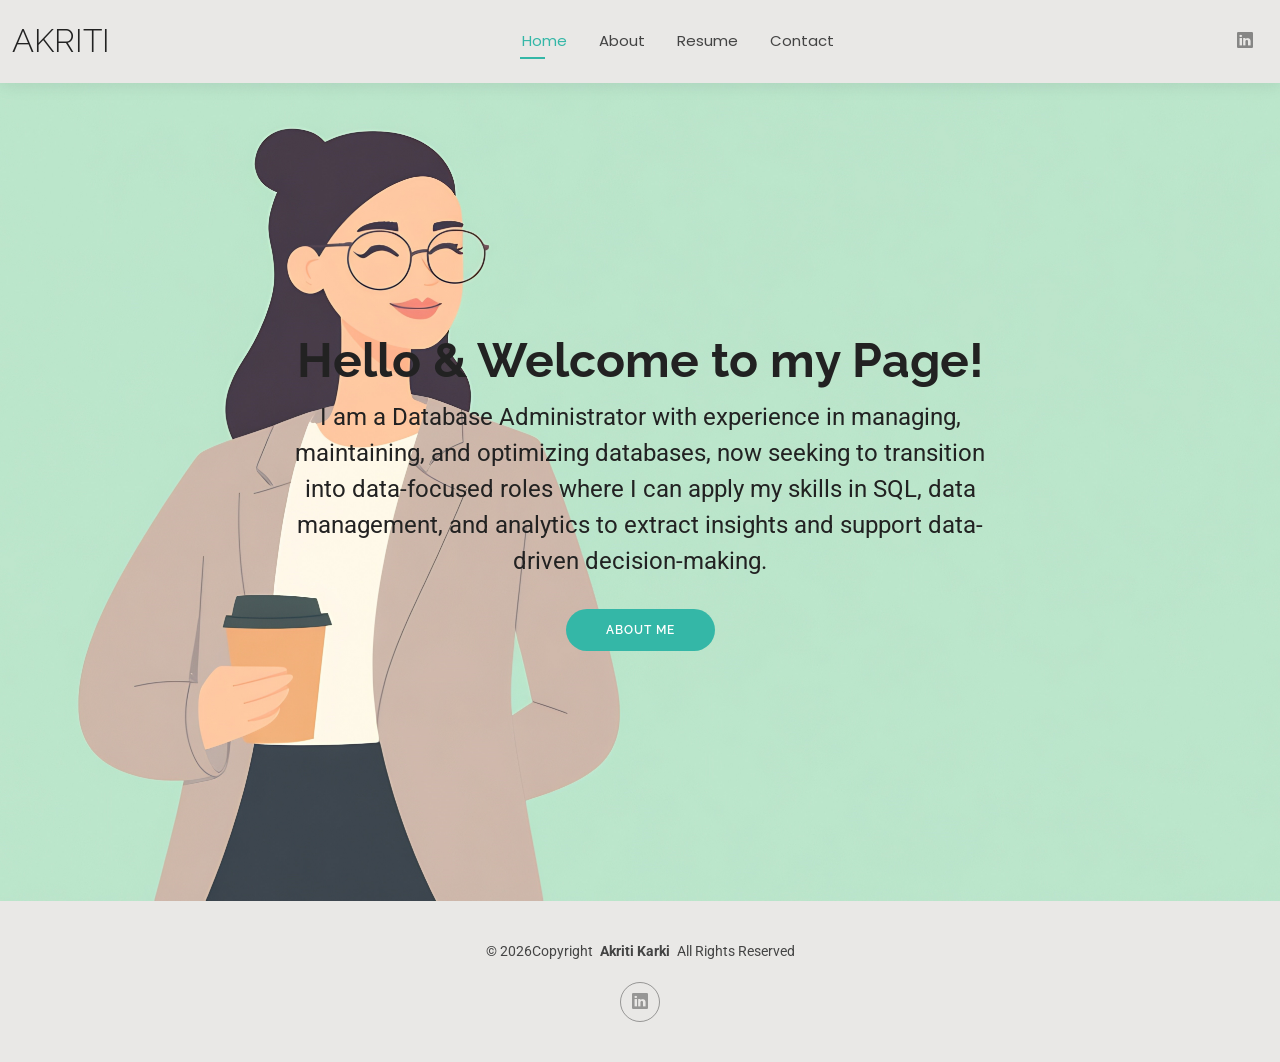
==== index.html @ 2a970a64 "fix more links" ====
<!DOCTYPE html>
<html lang="en">

<head>
  <meta charset="utf-8">
  <meta content="width=device-width, initial-scale=1.0" name="viewport">
  <title>Akriti Karki</title>
  <meta name="description" content="">
  <meta name="keywords" content="">

  <!-- Favicons -->
  <link href="assets/img/favicon.png" rel="icon">
  <link href="assets/img/apple-touch-icon.png" rel="apple-touch-icon">

  <!-- Fonts -->
  <link href="https://fonts.googleapis.com" rel="preconnect">
  <link href="https://fonts.gstatic.com" rel="preconnect" crossorigin>
  <link href="https://fonts.googleapis.com/css2?family=Roboto:ital,wght@0,100;0,300;0,400;0,500;0,700;0,900;1,100;1,300;1,400;1,500;1,700;1,900&family=Poppins:ital,wght@0,100;0,200;0,300;0,400;0,500;0,600;0,700;0,800;0,900;1,100;1,200;1,300;1,400;1,500;1,600;1,700;1,800;1,900&family=Raleway:ital,wght@0,100;0,200;0,300;0,400;0,500;0,600;0,700;0,800;0,900;1,100;1,200;1,300;1,400;1,500;1,600;1,700;1,800;1,900&display=swap" rel="stylesheet">

  <!-- Vendor CSS Files -->
  <link href="assets/vendor/bootstrap/css/bootstrap.min.css" rel="stylesheet">
  <link href="assets/vendor/bootstrap-icons/bootstrap-icons.css" rel="stylesheet">
  <link href="assets/vendor/aos/aos.css" rel="stylesheet">
  <link href="assets/vendor/swiper/swiper-bundle.min.css" rel="stylesheet">
  <link href="assets/vendor/glightbox/css/glightbox.min.css" rel="stylesheet">

  <!-- Main CSS File -->
  <link href="assets/css/main.css" rel="stylesheet">

  <!-- =======================================================
  * Template Name: Kelly
  * Template URL: https://bootstrapmade.com/kelly-free-bootstrap-cv-resume-html-template/
  * Updated: Aug 07 2024 with Bootstrap v5.3.3
  * Author: BootstrapMade.com
  * License: https://bootstrapmade.com/license/
  ======================================================== -->
</head>

<body class="index-page">

  <header id="header" class="header d-flex align-items-center light-background sticky-top">
    <div class="container-fluid position-relative d-flex align-items-center justify-content-between">

      <a href="index.html" class="logo d-flex align-items-center me-auto me-xl-0">
        <!-- Uncomment the line below if you also wish to use an image logo -->
        <!-- <img src="assets/img/logo.png" alt=""> -->
        <h1 class="sitename">Akriti</h1>
      </a>

      <nav id="navmenu" class="navmenu">
        <ul>
          <li><a href="index.html" class="active">Home</a></li>
          <li><a href="about.html">About</a></li>
          <li><a href="resume.html">Resume</a></li>

          </li>
          <li><a href="contact.html">Contact</a></li>
        </ul>
        <i class="mobile-nav-toggle d-xl-none bi bi-list"></i>
      </nav>

      <div class="header-social-links">  
        <a href="https://www.linkedin.com/in/aakaritee" class="linkedin"><i class="bi bi-linkedin"></i></a>
      </div>

    </div>
  </header>

  <main class="main">

    <!-- Hero Section -->
    <section id="hero" class="hero section">

      <img src="assets/img/hero-bg.jpg" alt="" data-aos="fade-in">

      <div class="container text-center" data-aos="zoom-out" data-aos-delay="100">
        <div class="row justify-content-center">
          <div class="col-lg-8">
            <h2>Hello & Welcome to my Page!</h2>
              <p>I am a Database Administrator with experience in managing, maintaining, and optimizing databases, now seeking to transition into data-focused roles where I can apply my skills in SQL, data management, and analytics to extract insights and support data-driven decision-making. </p>
            <a href="about.html" class="btn-get-started">About Me</a>
          </div>
        </div>
      </div>

    </section><!-- /Hero Section -->

  </main>

  <footer id="footer" class="footer light-background">

    <div class="container">
      <div class="copyright text-center ">
        <p>© 2026<span>Copyright</span> <strong class="px-1 sitename"> Akriti Karki</strong> <span>All Rights Reserved<br></span></p>
      </div>
      <div class="social-links d-flex justify-content-center">
       
        <a href="https://www.linkedin.com/in/aakaritee"><i class="bi bi-linkedin"></i></a>
        
      </div>
        <!-- All the links in the footer should remain intact. -->
        <!-- You can delete the links only if you've purchased the pro version. -->
        <!-- Licensing information: https://bootstrapmade.com/license/ -->
        <!-- Purchase the pro version with working PHP/AJAX contact form: [buy-url] -->
        
    </div>

  </footer>

  <!-- Scroll Top -->
  <a href="https://www.linkedin.com/in/aakaritee" id="scroll-top" class="scroll-top d-flex align-items-center justify-content-center"><i class="bi bi-arrow-up-short"></i></a>

  <!-- Preloader -->
  <div id="preloader"></div>

  <!-- Vendor JS Files -->
  <script src="assets/vendor/bootstrap/js/bootstrap.bundle.min.js"></script>
  <script src="assets/vendor/php-email-form/validate.js"></script>
  <script src="assets/vendor/aos/aos.js"></script>
  <script src="assets/vendor/waypoints/noframework.waypoints.js"></script>
  <script src="assets/vendor/purecounter/purecounter_vanilla.js"></script>
  <script src="assets/vendor/swiper/swiper-bundle.min.js"></script>
  <script src="assets/vendor/glightbox/js/glightbox.min.js"></script>
  <script src="assets/vendor/imagesloaded/imagesloaded.pkgd.min.js"></script>
  <script src="assets/vendor/isotope-layout/isotope.pkgd.min.js"></script>

  <!-- Main JS File -->
  <script src="assets/js/main.js"></script>

</body>

</html>
---- assets/css/main.css ----
/**
* Template Name: Kelly
* Template URL: https://bootstrapmade.com/kelly-free-bootstrap-cv-resume-html-template/
* Updated: Aug 07 2024 with Bootstrap v5.3.3
* Author: BootstrapMade.com
* License: https://bootstrapmade.com/license/
*/

/*--------------------------------------------------------------
# Font & Color Variables
# Help: https://bootstrapmade.com/color-system/
--------------------------------------------------------------*/
/* Fonts */
:root {
  --default-font: "Roboto",  system-ui, -apple-system, "Segoe UI", Roboto, "Helvetica Neue", Arial, "Noto Sans", "Liberation Sans", sans-serif, "Apple Color Emoji", "Segoe UI Emoji", "Segoe UI Symbol", "Noto Color Emoji";
  --heading-font: "Raleway",  sans-serif;
  --nav-font: "Poppins",  sans-serif;
}

/* Global Colors - The following color variables are used throughout the website. Updating them here will change the color scheme of the entire website */
:root { 
  --background-color: #ffffff; /* Background color for the entire website, including individual sections */
  --default-color: #444444; /* Default color used for the majority of the text content across the entire website */
  --heading-color: #222222; /* Color for headings, subheadings and title throughout the website */
  --accent-color: #34b7a7; /* Accent color that represents your brand on the website. It's used for buttons, links, and other elements that need to stand out */
  --surface-color: #ffffff; /* The surface color is used as a background of boxed elements within sections, such as cards, icon boxes, or other elements that require a visual separation from the global background. */
  --contrast-color: #ffffff; /* Contrast color for text, ensuring readability against backgrounds of accent, heading, or default colors. */
}

/* Nav Menu Colors - The following color variables are used specifically for the navigation menu. They are separate from the global colors to allow for more customization options */
:root {
  --nav-color: #444444;  /* The default color of the main navmenu links */
  --nav-hover-color: #34b7a7; /* Applied to main navmenu links when they are hovered over or active */
  --nav-mobile-background-color: #ffffff; /* Used as the background color for mobile navigation menu */
  --nav-dropdown-background-color: #ffffff; /* Used as the background color for dropdown items that appear when hovering over primary navigation items */
  --nav-dropdown-color: #444444; /* Used for navigation links of the dropdown items in the navigation menu. */
  --nav-dropdown-hover-color: #34b7a7; /* Similar to --nav-hover-color, this color is applied to dropdown navigation links when they are hovered over. */
}

/* Color Presets - These classes override global colors when applied to any section or element, providing reuse of the sam color scheme. */

.light-background {
  --background-color: #e9e8e6;
  --surface-color: #ffffff;
}

.dark-background {
  --background-color: #060606;
  --default-color: #ffffff;
  --heading-color: #ffffff;
  --surface-color: #252525;
  --contrast-color: #ffffff;
}

/* Smooth scroll */
:root {
  scroll-behavior: smooth;
}

/*--------------------------------------------------------------
# General Styling & Shared Classes
--------------------------------------------------------------*/
body {
  color: var(--default-color);
  background-color: var(--background-color);
  font-family: var(--default-font);
}

a {
  color: var(--accent-color);
  text-decoration: none;
  transition: 0.3s;
}

a:hover {
  color: color-mix(in srgb, var(--accent-color), transparent 25%);
  text-decoration: none;
}

h1,
h2,
h3,
h4,
h5,
h6 {
  color: var(--heading-color);
  font-family: var(--heading-font);
}

/* PHP Email Form Messages
------------------------------*/
.php-email-form .error-message {
  display: none;
  background: #df1529;
  color: #ffffff;
  text-align: left;
  padding: 15px;
  margin-bottom: 24px;
  font-weight: 600;
}

.php-email-form .sent-message {
  display: none;
  color: #ffffff;
  background: #059652;
  text-align: center;
  padding: 15px;
  margin-bottom: 24px;
  font-weight: 600;
}

.php-email-form .loading {
  display: none;
  background: var(--surface-color);
  text-align: center;
  padding: 15px;
  margin-bottom: 24px;
}

.php-email-form .loading:before {
  content: "";
  display: inline-block;
  border-radius: 50%;
  width: 24px;
  height: 24px;
  margin: 0 10px -6px 0;
  border: 3px solid var(--accent-color);
  border-top-color: var(--surface-color);
  animation: php-email-form-loading 1s linear infinite;
}

@keyframes php-email-form-loading {
  0% {
    transform: rotate(0deg);
  }

  100% {
    transform: rotate(360deg);
  }
}

/*--------------------------------------------------------------
# Global Header
--------------------------------------------------------------*/
.header {
  color: var(--default-color);
  background-color: var(--background-color);
  padding: 15px 0;
  transition: all 0.5s;
  z-index: 997;
  box-shadow: 0px 0 18px rgba(0, 0, 0, 0.1);
}

.header .logo {
  line-height: 1;
}

.header .logo img {
  max-height: 36px;
  margin-right: 8px;
}

.header .logo h1 {
  font-size: 32px;
  margin: 0;
  font-weight: 300;
  text-transform: uppercase;
  color: var(--heading-color);
}

.header .header-social-links {
  padding-right: 15px;
}

.header .header-social-links a {
  color: color-mix(in srgb, var(--default-color), transparent 40%);
  padding-left: 6px;
  display: inline-block;
  transition: 0.3s;
  font-size: 16px;
}

.header .header-social-links a:hover {
  color: var(--accent-color);
}

.header .header-social-links a i {
  line-height: 0px;
}

@media (max-width: 1200px) {
  .header .logo {
    order: 1;
  }

  .header .header-social-links {
    order: 2;
  }

  .header .navmenu {
    order: 3;
  }
}

/*--------------------------------------------------------------
# Navigation Menu
--------------------------------------------------------------*/
/* Desktop Navigation */
@media (min-width: 1200px) {
  .navmenu {
    padding: 0;
  }

  .navmenu ul {
    margin: 0;
    padding: 0;
    display: flex;
    list-style: none;
    align-items: center;
  }

  .navmenu li {
    position: relative;
  }

  .navmenu>ul>li {
    white-space: nowrap;
    padding: 15px 14px;
  }

  .navmenu>ul>li:last-child {
    padding-right: 0;
  }

  .navmenu a,
  .navmenu a:focus {
    color: var(--nav-color);
    font-size: 15px;
    padding: 0 2px;
    font-family: var(--nav-font);
    font-weight: 400;
    display: flex;
    align-items: center;
    justify-content: space-between;
    white-space: nowrap;
    transition: 0.3s;
    position: relative;
  }

  .navmenu a i,
  .navmenu a:focus i {
    font-size: 12px;
    line-height: 0;
    margin-left: 5px;
    transition: 0.3s;
  }

  .navmenu>ul>li>a:before {
    content: "";
    position: absolute;
    height: 2px;
    bottom: -6px;
    left: 0;
    background-color: var(--nav-hover-color);
    visibility: hidden;
    width: 0px;
    transition: all 0.3s ease-in-out 0s;
  }

  .navmenu a:hover:before,
  .navmenu li:hover>a:before,
  .navmenu .active:before {
    visibility: visible;
    width: 25px;
  }

  .navmenu li:hover>a,
  .navmenu .active,
  .navmenu .active:focus {
    color: var(--nav-hover-color);
  }

  .navmenu .dropdown ul {
    margin: 0;
    padding: 10px 0;
    background: var(--nav-dropdown-background-color);
    display: block;
    position: absolute;
    visibility: hidden;
    left: 14px;
    top: 130%;
    opacity: 0;
    transition: 0.3s;
    border-radius: 4px;
    z-index: 99;
    box-shadow: 0px 0px 30px rgba(0, 0, 0, 0.1);
  }

  .navmenu .dropdown ul li {
    min-width: 200px;
  }

  .navmenu .dropdown ul a {
    padding: 10px 20px;
    font-size: 15px;
    text-transform: none;
    color: var(--nav-dropdown-color);
  }

  .navmenu .dropdown ul a i {
    font-size: 12px;
  }

  .navmenu .dropdown ul a:hover,
  .navmenu .dropdown ul .active:hover,
  .navmenu .dropdown ul li:hover>a {
    color: var(--nav-dropdown-hover-color);
  }

  .navmenu .dropdown:hover>ul {
    opacity: 1;
    top: 100%;
    visibility: visible;
  }

  .navmenu .dropdown .dropdown ul {
    top: 0;
    left: -90%;
    visibility: hidden;
  }

  .navmenu .dropdown .dropdown:hover>ul {
    opacity: 1;
    top: 0;
    left: -100%;
    visibility: visible;
  }
}

/* Mobile Navigation */
@media (max-width: 1199px) {
  .mobile-nav-toggle {
    color: var(--nav-color);
    font-size: 28px;
    line-height: 0;
    margin-right: 10px;
    cursor: pointer;
    transition: color 0.3s;
  }

  .navmenu {
    padding: 0;
    z-index: 9997;
  }

  .navmenu ul {
    display: none;
    list-style: none;
    position: absolute;
    inset: 60px 20px 20px 20px;
    padding: 10px 0;
    margin: 0;
    border-radius: 6px;
    background-color: var(--nav-mobile-background-color);
    border: 1px solid color-mix(in srgb, var(--default-color), transparent 90%);
    box-shadow: none;
    overflow-y: auto;
    transition: 0.3s;
    z-index: 9998;
  }

  .navmenu a,
  .navmenu a:focus {
    color: var(--nav-dropdown-color);
    padding: 10px 20px;
    font-family: var(--nav-font);
    font-size: 17px;
    font-weight: 500;
    display: flex;
    align-items: center;
    justify-content: space-between;
    white-space: nowrap;
    transition: 0.3s;
  }

  .navmenu a i,
  .navmenu a:focus i {
    font-size: 12px;
    line-height: 0;
    margin-left: 5px;
    width: 30px;
    height: 30px;
    display: flex;
    align-items: center;
    justify-content: center;
    border-radius: 50%;
    transition: 0.3s;
    background-color: color-mix(in srgb, var(--accent-color), transparent 90%);
  }

  .navmenu a i:hover,
  .navmenu a:focus i:hover {
    background-color: var(--accent-color);
    color: var(--contrast-color);
  }

  .navmenu a:hover,
  .navmenu .active,
  .navmenu .active:focus {
    color: var(--nav-dropdown-hover-color);
  }

  .navmenu .active i,
  .navmenu .active:focus i {
    background-color: var(--accent-color);
    color: var(--contrast-color);
    transform: rotate(180deg);
  }

  .navmenu .dropdown ul {
    position: static;
    display: none;
    z-index: 99;
    padding: 10px 0;
    margin: 10px 20px;
    background-color: var(--nav-dropdown-background-color);
    transition: all 0.5s ease-in-out;
  }

  .navmenu .dropdown ul ul {
    background-color: rgba(33, 37, 41, 0.1);
  }

  .navmenu .dropdown>.dropdown-active {
    display: block;
    background-color: rgba(33, 37, 41, 0.03);
  }

  .mobile-nav-active {
    overflow: hidden;
  }

  .mobile-nav-active .mobile-nav-toggle {
    color: #fff;
    position: absolute;
    font-size: 32px;
    top: 15px;
    right: 15px;
    margin-right: 0;
    z-index: 9999;
  }

  .mobile-nav-active .navmenu {
    position: fixed;
    overflow: hidden;
    inset: 0;
    background: rgba(33, 37, 41, 0.8);
    transition: 0.3s;
  }

  .mobile-nav-active .navmenu>ul {
    display: block;
  }
}

/*--------------------------------------------------------------
# Global Footer
--------------------------------------------------------------*/
.footer {
  color: var(--default-color);
  background-color: var(--background-color);
  font-size: 14px;
  padding: 40px 0;
  position: relative;
}

.footer .copyright p {
  margin-bottom: 0;
}

.footer .social-links {
  margin-top: 20px;
}

.footer .social-links a {
  display: flex;
  align-items: center;
  justify-content: center;
  width: 40px;
  height: 40px;
  border-radius: 50%;
  border: 1px solid color-mix(in srgb, var(--default-color), transparent 50%);
  font-size: 16px;
  color: color-mix(in srgb, var(--default-color), transparent 50%);
  margin: 0 5px;
  transition: 0.3s;
}

.footer .social-links a:hover {
  color: var(--accent-color);
  border-color: var(--accent-color);
}

.footer .credits {
  margin-top: 10px;
  font-size: 13px;
  text-align: center;
}

/*--------------------------------------------------------------
# Preloader
--------------------------------------------------------------*/
#preloader {
  position: fixed;
  inset: 0;
  z-index: 9999;
  overflow: hidden;
  background-color: var(--background-color);
  transition: all 0.6s ease-out;
  width: 100%;
  height: 100vh;
}

#preloader:before,
#preloader:after {
  content: "";
  position: absolute;
  border: 4px solid var(--accent-color);
  border-radius: 50%;
  animation: animate-preloader 2s cubic-bezier(0, 0.2, 0.8, 1) infinite;
}

#preloader:after {
  animation-delay: -0.5s;
}

@keyframes animate-preloader {
  0% {
    width: 10px;
    height: 10px;
    top: calc(50% - 5px);
    left: calc(50% - 5px);
    opacity: 1;
  }

  100% {
    width: 72px;
    height: 72px;
    top: calc(50% - 36px);
    left: calc(50% - 36px);
    opacity: 0;
  }
}

/*--------------------------------------------------------------
# Scroll Top Button
--------------------------------------------------------------*/
.scroll-top {
  position: fixed;
  visibility: hidden;
  opacity: 0;
  right: 15px;
  bottom: -15px;
  z-index: 99999;
  background-color: var(--accent-color);
  width: 44px;
  height: 44px;
  border-radius: 50px;
  transition: all 0.4s;
}

.scroll-top i {
  font-size: 24px;
  color: var(--contrast-color);
  line-height: 0;
}

.scroll-top:hover {
  background-color: color-mix(in srgb, var(--accent-color), transparent 20%);
  color: var(--contrast-color);
}

.scroll-top.active {
  visibility: visible;
  opacity: 1;
  bottom: 15px;
}

/*--------------------------------------------------------------
# Disable aos animation delay on mobile devices
--------------------------------------------------------------*/
@media screen and (max-width: 768px) {
  [data-aos-delay] {
    transition-delay: 0 !important;
  }
}

/*--------------------------------------------------------------
# Global Page Titles & Breadcrumbs
--------------------------------------------------------------*/
.page-title {
  color: var(--default-color);
  background-color: var(--background-color);
  padding: 25px 0;
  position: relative;
  border-bottom: 1px solid color-mix(in srgb, var(--default-color), transparent 85%);
}

.page-title h1 {
  font-size: 24px;
  font-weight: 400;
}

.page-title .breadcrumbs ol {
  display: flex;
  flex-wrap: wrap;
  list-style: none;
  padding: 0;
  margin: 0;
  font-size: 14px;
  font-weight: 400;
}

.page-title .breadcrumbs ol li+li {
  padding-left: 10px;
}

.page-title .breadcrumbs ol li+li::before {
  content: "/";
  display: inline-block;
  padding-right: 10px;
  color: color-mix(in srgb, var(--default-color), transparent 70%);
}

/*--------------------------------------------------------------
# Global Sections
--------------------------------------------------------------*/
section,
.section {
  color: var(--default-color);
  background-color: var(--background-color);
  padding: 60px 0;
  scroll-margin-top: 100px;
  overflow: clip;
}

@media (max-width: 1199px) {

  section,
  .section {
    scroll-margin-top: 66px;
  }
}

/*--------------------------------------------------------------
# Global Section Titles
--------------------------------------------------------------*/
.section-title {
  text-align: center;
  padding-bottom: 60px;
  position: relative;
}

.section-title h2 {
  font-size: 32px;
  font-weight: 700;
  margin-bottom: 20px;
  padding-bottom: 20px;
  position: relative;
}

.section-title h2:after {
  content: "";
  position: absolute;
  display: block;
  width: 50px;
  height: 3px;
  background: var(--accent-color);
  left: 0;
  right: 0;
  bottom: 0;
  margin: auto;
}

.section-title p {
  margin-bottom: 0;
}

/*--------------------------------------------------------------
# Hero Section
--------------------------------------------------------------*/
.hero {
  width: 100%;
  min-height: calc(100vh - 82px);
  position: relative;
  padding: 80px 0;
  display: flex;
  align-items: center;
  justify-content: center;
}

@media (max-width: 1200px) {
  .hero {
    min-height: calc(100vh - 68px);
  }
}

.hero img {
  position: absolute;
  inset: 0;
  display: block;
  width: 100%;
  height: 100%;
  object-fit: cover;
  z-index: 1;
}

.hero .container {
  position: relative;
  z-index: 3;
}

.hero h2 {
  margin: 0;
  font-size: 48px;
  font-weight: 700;
}

.hero p {
  margin: 10px 0 0 0;
  font-size: 24px;
  color: var(--heading-color);
}

.hero .btn-get-started {
  color: var(--contrast-color);
  background: var(--accent-color);
  font-family: var(--heading-font);
  text-transform: uppercase;
  font-weight: 600;
  font-size: 12px;
  letter-spacing: 1px;
  display: inline-block;
  padding: 12px 40px;
  border-radius: 50px;
  transition: 0.5s;
  margin-top: 30px;
}

.hero .btn-get-started:hover {
  background: color-mix(in srgb, var(--accent-color) 90%, white 20%);
}

@media (max-width: 768px) {
  .hero h2 {
    font-size: 32px;
  }

  .hero p {
    font-size: 18px;
  }
}

/*--------------------------------------------------------------
# About Section
--------------------------------------------------------------*/
.about .content h2 {
  font-weight: 700;
  font-size: 24px;
}

.about .content ul {
  list-style: none;
  padding: 0;
}

.about .content ul li {
  margin-bottom: 20px;
  display: flex;
  align-items: center;
}

.about .content ul strong {
  margin-right: 10px;
}

.about .content ul i {
  font-size: 16px;
  margin-right: 5px;
  color: var(--accent-color);
  line-height: 0;
}

/*--------------------------------------------------------------
# Skills Section
--------------------------------------------------------------*/
.skills .progress {
  height: 60px;
  display: block;
  background: none;
  border-radius: 0;
}

.skills .progress .skill {
  color: var(--heading-color);
  padding: 0;
  margin: 0 0 6px 0;
  text-transform: uppercase;
  display: block;
  font-weight: 600;
  font-family: var(--heading-font);
}

.skills .progress .skill .val {
  float: right;
  font-style: normal;
}

.skills .progress-bar-wrap {
  background: color-mix(in srgb, var(--default-color), transparent 90%);
  height: 10px;
}

.skills .progress-bar {
  width: 1px;
  height: 10px;
  transition: 0.9s;
  background-color: var(--accent-color);
}

/*--------------------------------------------------------------
# Stats Section
--------------------------------------------------------------*/
.stats .stats-item {
  padding: 30px;
  width: 100%;
}

.stats .stats-item span {
  color: var(--heading-color);
  font-size: 48px;
  display: block;
  font-weight: 700;
  margin-bottom: 20px;
  padding-bottom: 20px;
  position: relative;
}

.stats .stats-item span:after {
  content: "";
  position: absolute;
  display: block;
  width: 25px;
  height: 3px;
  background: var(--accent-color);
  left: 0;
  right: 0;
  bottom: 0;
  margin: auto;
}

.stats .stats-item p {
  color: color-mix(in srgb, var(--default-color), transparent 40%);
  padding: 0;
  margin: 0;
  font-family: var(--heading-font);
  font-weight: 500;
}

/*--------------------------------------------------------------
# Testimonials Section
--------------------------------------------------------------*/
.testimonials .section-header {
  margin-bottom: 40px;
}

.testimonials .testimonials-carousel,
.testimonials .testimonials-slider {
  overflow: hidden;
}

.testimonials .testimonial-item {
  text-align: center;
}

.testimonials .testimonial-item .testimonial-img {
  width: 120px;
  border-radius: 50%;
  border: 4px solid var(--background-color);
  margin: 0 auto;
}

.testimonials .testimonial-item h3 {
  font-size: 20px;
  font-weight: bold;
  margin: 10px 0 5px 0;
}

.testimonials .testimonial-item h4 {
  font-size: 14px;
  color: color-mix(in srgb, var(--default-color), transparent 40%);
  margin: 0 0 15px 0;
}

.testimonials .testimonial-item .stars {
  margin-bottom: 15px;
}

.testimonials .testimonial-item .stars i {
  color: #ffc107;
  margin: 0 1px;
}

.testimonials .testimonial-item .quote-icon-left,
.testimonials .testimonial-item .quote-icon-right {
  color: color-mix(in srgb, var(--accent-color), transparent 50%);
  font-size: 26px;
  line-height: 0;
}

.testimonials .testimonial-item .quote-icon-left {
  display: inline-block;
  left: -5px;
  position: relative;
}

.testimonials .testimonial-item .quote-icon-right {
  display: inline-block;
  right: -5px;
  position: relative;
  top: 10px;
  transform: scale(-1, -1);
}

.testimonials .testimonial-item p {
  font-style: italic;
  margin: 0 auto 15px auto;
}

.testimonials .swiper-wrapper {
  height: auto;
}

.testimonials .swiper-pagination {
  margin-top: 20px;
  position: relative;
}

.testimonials .swiper-pagination .swiper-pagination-bullet {
  width: 12px;
  height: 12px;
  opacity: 1;
  background-color: color-mix(in srgb, var(--default-color), transparent 85%);
}

.testimonials .swiper-pagination .swiper-pagination-bullet-active {
  background-color: var(--accent-color);
}

@media (min-width: 992px) {
  .testimonials .testimonial-item p {
    width: 80%;
  }
}

/*--------------------------------------------------------------
# Resume Section
--------------------------------------------------------------*/
.resume .resume-title {
  color: var(--heading-color);
  font-size: 26px;
  font-weight: 700;
  margin-top: 20px;
  margin-bottom: 20px;
}

.resume .resume-item {
  padding: 0 0 20px 20px;
  margin-top: -2px;
  border-left: 2px solid var(--accent-color);
  position: relative;
}

.resume .resume-item h4 {
  line-height: 18px;
  font-size: 18px;
  font-weight: 600;
  text-transform: uppercase;
  color: color-mix(in srgb, var(--default-color), transparent 20%);
  margin-bottom: 10px;
}

.resume .resume-item h5 {
  font-size: 16px;
  padding: 5px 15px;
  display: inline-block;
  font-weight: 600;
  margin-bottom: 10px;
}

.resume .resume-item ul {
  padding-left: 20px;
}

.resume .resume-item ul li {
  padding-bottom: 10px;
}

.resume .resume-item:last-child {
  padding-bottom: 0;
}

.resume .resume-item::before {
  content: "";
  position: absolute;
  width: 16px;
  height: 16px;
  border-radius: 50px;
  left: -9px;
  top: 0;
  background: var(--background-color);
  border: 2px solid var(--accent-color);
}

/*--------------------------------------------------------------
# Services Section
--------------------------------------------------------------*/
.services .service-item {
  background-color: var(--surface-color);
  box-shadow: 0px 5px 90px 0px rgba(0, 0, 0, 0.1);
  height: 100%;
  padding: 60px 30px;
  text-align: center;
  transition: 0.3s;
  border-radius: 5px;
}

.services .service-item .icon {
  margin: 0 auto;
  width: 100px;
  height: 100px;
  display: flex;
  align-items: center;
  justify-content: center;
  transition: ease-in-out 0.3s;
  position: relative;
}

.services .service-item .icon i {
  font-size: 36px;
  transition: 0.5s;
  position: relative;
}

.services .service-item .icon svg {
  position: absolute;
  top: 0;
  left: 0;
}

.services .service-item .icon svg path {
  transition: 0.5s;
  fill: color-mix(in srgb, var(--default-color), transparent 95%);
}

.services .service-item h3 {
  font-weight: 700;
  margin: 10px 0 15px 0;
  font-size: 22px;
}

.services .service-item p {
  line-height: 24px;
  font-size: 14px;
  margin-bottom: 0;
}

.services .service-item:hover {
  box-shadow: 0px 5px 35px 0px rgba(0, 0, 0, 0.1);
}

.services .service-item.item-cyan i {
  color: #0dcaf0;
}

.services .service-item.item-cyan:hover .icon i {
  color: #fff;
}

.services .service-item.item-cyan:hover .icon path {
  fill: #0dcaf0;
}

.services .service-item.item-orange i {
  color: #fd7e14;
}

.services .service-item.item-orange:hover .icon i {
  color: #fff;
}

.services .service-item.item-orange:hover .icon path {
  fill: #fd7e14;
}

.services .service-item.item-teal i {
  color: #20c997;
}

.services .service-item.item-teal:hover .icon i {
  color: #fff;
}

.services .service-item.item-teal:hover .icon path {
  fill: #20c997;
}

.services .service-item.item-red i {
  color: #df1529;
}

.services .service-item.item-red:hover .icon i {
  color: #fff;
}

.services .service-item.item-red:hover .icon path {
  fill: #df1529;
}

.services .service-item.item-indigo i {
  color: #6610f2;
}

.services .service-item.item-indigo:hover .icon i {
  color: #fff;
}

.services .service-item.item-indigo:hover .icon path {
  fill: #6610f2;
}

.services .service-item.item-pink i {
  color: #f3268c;
}

.services .service-item.item-pink:hover .icon i {
  color: #fff;
}

.services .service-item.item-pink:hover .icon path {
  fill: #f3268c;
}

/*--------------------------------------------------------------
# Portfolio Section
--------------------------------------------------------------*/
.portfolio .portfolio-filters {
  padding: 0;
  margin: 0 auto 20px auto;
  list-style: none;
  text-align: center;
}

.portfolio .portfolio-filters li {
  cursor: pointer;
  display: inline-block;
  padding: 8px 20px 10px 20px;
  margin: 0;
  font-size: 15px;
  font-weight: 500;
  line-height: 1;
  margin-bottom: 5px;
  border-radius: 50px;
  transition: all 0.3s ease-in-out;
  font-family: var(--heading-font);
}

.portfolio .portfolio-filters li:hover,
.portfolio .portfolio-filters li.filter-active {
  color: var(--contrast-color);
  background-color: var(--accent-color);
}

.portfolio .portfolio-filters li:first-child {
  margin-left: 0;
}

.portfolio .portfolio-filters li:last-child {
  margin-right: 0;
}

@media (max-width: 575px) {
  .portfolio .portfolio-filters li {
    font-size: 14px;
    margin: 0 0 10px 0;
  }
}

.portfolio .portfolio-item {
  position: relative;
  overflow: hidden;
}

.portfolio .portfolio-item .portfolio-info {
  opacity: 0;
  position: absolute;
  left: 12px;
  right: 12px;
  bottom: -100%;
  z-index: 3;
  transition: all ease-in-out 0.5s;
  background: color-mix(in srgb, var(--surface-color), transparent 10%);
  padding: 15px;
}

.portfolio .portfolio-item .portfolio-info h4 {
  font-size: 18px;
  font-weight: 600;
  padding-right: 50px;
}

.portfolio .portfolio-item .portfolio-info p {
  color: color-mix(in srgb, var(--default-color), transparent 30%);
  font-size: 14px;
  margin-bottom: 0;
  padding-right: 50px;
}

.portfolio .portfolio-item .portfolio-info .preview-link,
.portfolio .portfolio-item .portfolio-info .details-link {
  position: absolute;
  right: 50px;
  font-size: 24px;
  top: calc(50% - 14px);
  color: color-mix(in srgb, var(--default-color), transparent 30%);
  transition: 0.3s;
  line-height: 0;
}

.portfolio .portfolio-item .portfolio-info .preview-link:hover,
.portfolio .portfolio-item .portfolio-info .details-link:hover {
  color: var(--accent-color);
}

.portfolio .portfolio-item .portfolio-info .details-link {
  right: 14px;
  font-size: 28px;
}

.portfolio .portfolio-item:hover .portfolio-info {
  opacity: 1;
  bottom: 0;
}

/*--------------------------------------------------------------
# Portfolio Details Section
--------------------------------------------------------------*/
.portfolio-details .portfolio-details-slider img {
  width: 100%;
}

.portfolio-details .portfolio-details-slider .swiper-pagination {
  margin-top: 20px;
  position: relative;
}

.portfolio-details .portfolio-details-slider .swiper-pagination .swiper-pagination-bullet {
  width: 12px;
  height: 12px;
  background-color: color-mix(in srgb, var(--default-color), transparent 85%);
  opacity: 1;
}

.portfolio-details .portfolio-details-slider .swiper-pagination .swiper-pagination-bullet-active {
  background-color: var(--accent-color);
}

.portfolio-details .portfolio-info {
  background-color: var(--surface-color);
  padding: 30px;
  box-shadow: 0px 0 30px rgba(0, 0, 0, 0.1);
}

.portfolio-details .portfolio-info h3 {
  font-size: 22px;
  font-weight: 700;
  margin-bottom: 20px;
  padding-bottom: 20px;
  border-bottom: 1px solid color-mix(in srgb, var(--default-color), transparent 85%);
}

.portfolio-details .portfolio-info ul {
  list-style: none;
  padding: 0;
  font-size: 15px;
}

.portfolio-details .portfolio-info ul li+li {
  margin-top: 10px;
}

.portfolio-details .portfolio-description {
  padding-top: 30px;
}

.portfolio-details .portfolio-description h2 {
  font-size: 26px;
  font-weight: 700;
  margin-bottom: 20px;
}

.portfolio-details .portfolio-description p {
  padding: 0;
  color: color-mix(in srgb, var(--default-color), transparent 30%);
}

/*--------------------------------------------------------------
# Contact Section
--------------------------------------------------------------*/
.contact .info-wrap {
  background-color: var(--surface-color);
  box-shadow: 0px 0px 20px rgba(0, 0, 0, 0.1);
  padding: 30px;
}

@media (max-width: 575px) {
  .contact .info-wrap {
    padding: 20px;
  }
}

.contact .info-item {
  margin-bottom: 40px;
}

.contact .info-item i {
  font-size: 20px;
  color: var(--accent-color);
  background: color-mix(in srgb, var(--accent-color), transparent 92%);
  width: 44px;
  height: 44px;
  display: flex;
  justify-content: center;
  align-items: center;
  border-radius: 50px;
  transition: all 0.3s ease-in-out;
  margin-right: 15px;
}

.contact .info-item h3 {
  padding: 0;
  font-size: 18px;
  font-weight: 700;
  margin-bottom: 5px;
}

.contact .info-item p {
  padding: 0;
  margin-bottom: 0;
  font-size: 14px;
}

.contact .info-item:hover i {
  background: var(--accent-color);
  color: var(--contrast-color);
}

.contact .php-email-form {
  background-color: var(--surface-color);
  height: 100%;
  padding: 30px;
  box-shadow: 0px 0px 20px rgba(0, 0, 0, 0.1);
}

@media (max-width: 575px) {
  .contact .php-email-form {
    padding: 20px;
  }
}

.contact .php-email-form input[type=text],
.contact .php-email-form input[type=email],
.contact .php-email-form textarea {
  font-size: 14px;
  padding: 10px 15px;
  box-shadow: none;
  border-radius: 0;
  color: var(--default-color);
  background-color: var(--surface-color);
  border-color: color-mix(in srgb, var(--default-color), transparent 80%);
}

.contact .php-email-form input[type=text]:focus,
.contact .php-email-form input[type=email]:focus,
.contact .php-email-form textarea:focus {
  border-color: var(--accent-color);
}

.contact .php-email-form input[type=text]::placeholder,
.contact .php-email-form input[type=email]::placeholder,
.contact .php-email-form textarea::placeholder {
  color: color-mix(in srgb, var(--default-color), transparent 70%);
}

.contact .php-email-form button[type=submit] {
  color: var(--contrast-color);
  background: var(--accent-color);
  border: 0;
  padding: 10px 30px;
  transition: 0.4s;
  border-radius: 50px;
}

.contact .php-email-form button[type=submit]:hover {
  background: color-mix(in srgb, var(--accent-color), transparent 25%);
}

/*--------------------------------------------------------------
# Starter Section Section
--------------------------------------------------------------*/
.starter-section {
  /* Add your styles here */
}

.card:hover {
  background-color: #20c997;
  color: #fff;
  transition: background-color 0.3s ease, color 0.3s ease;
  cursor: pointer;
}

.card:hover .card-title {
  color: #fff;
}
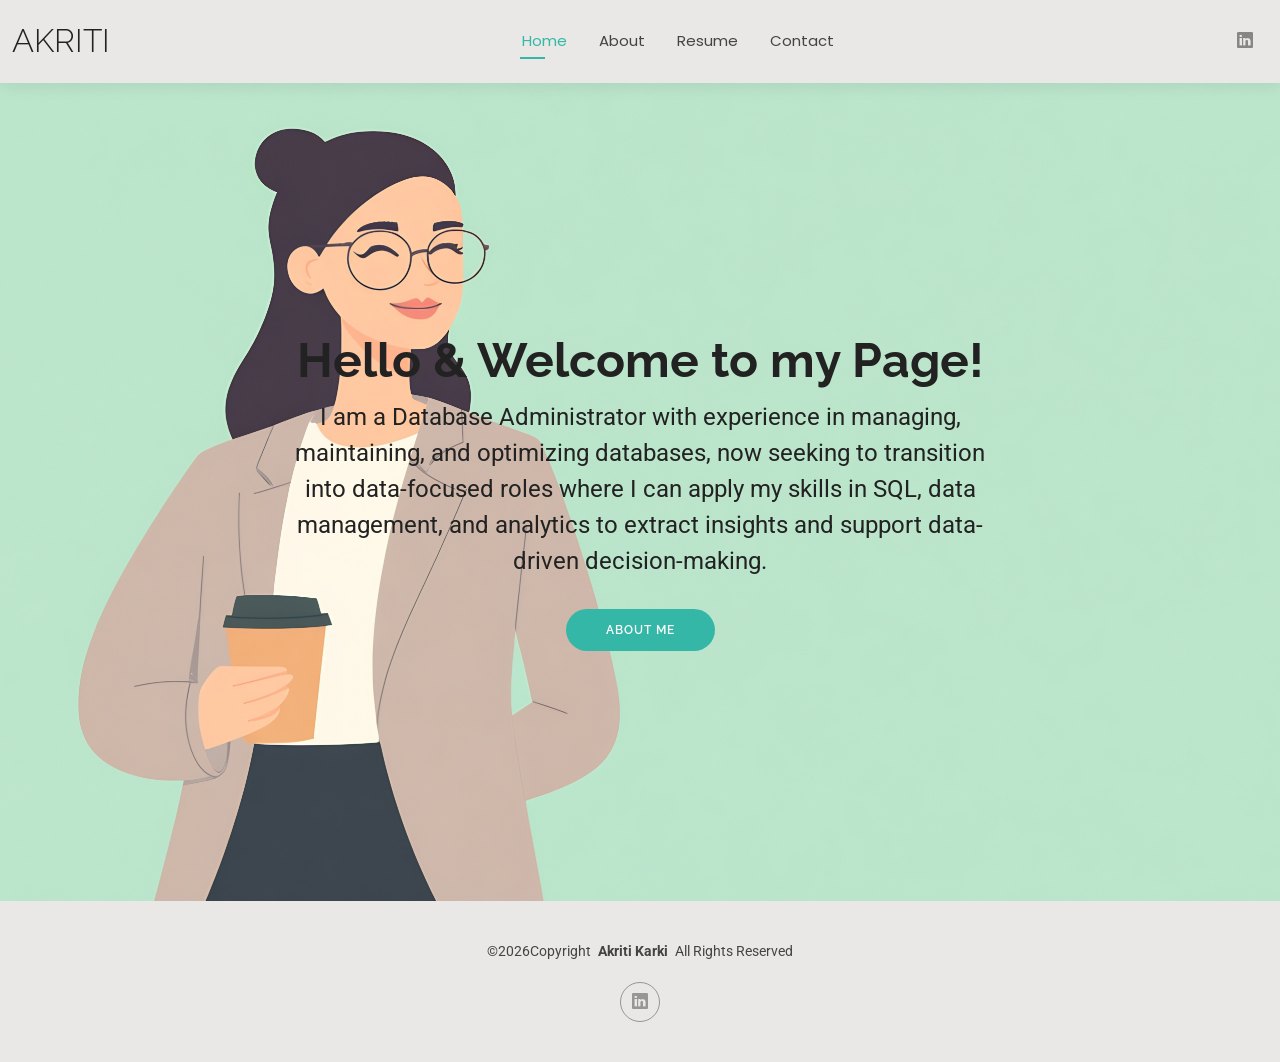
==== commit b2480e64: "change copyright" ====
--- a/index.html
+++ b/index.html
@@ -91,7 +91,7 @@
 
     <div class="container">
       <div class="copyright text-center ">
-        <p>© 2026<span>Copyright</span> <strong class="px-1 sitename"> Akriti Karki</strong> <span>All Rights Reserved<br></span></p>
+        <p>©2026<span>Copyright</span> <strong class="px-1 sitename"> Akriti Karki</strong> <span>All Rights Reserved<br></span></p>
       </div>
       <div class="social-links d-flex justify-content-center">
        
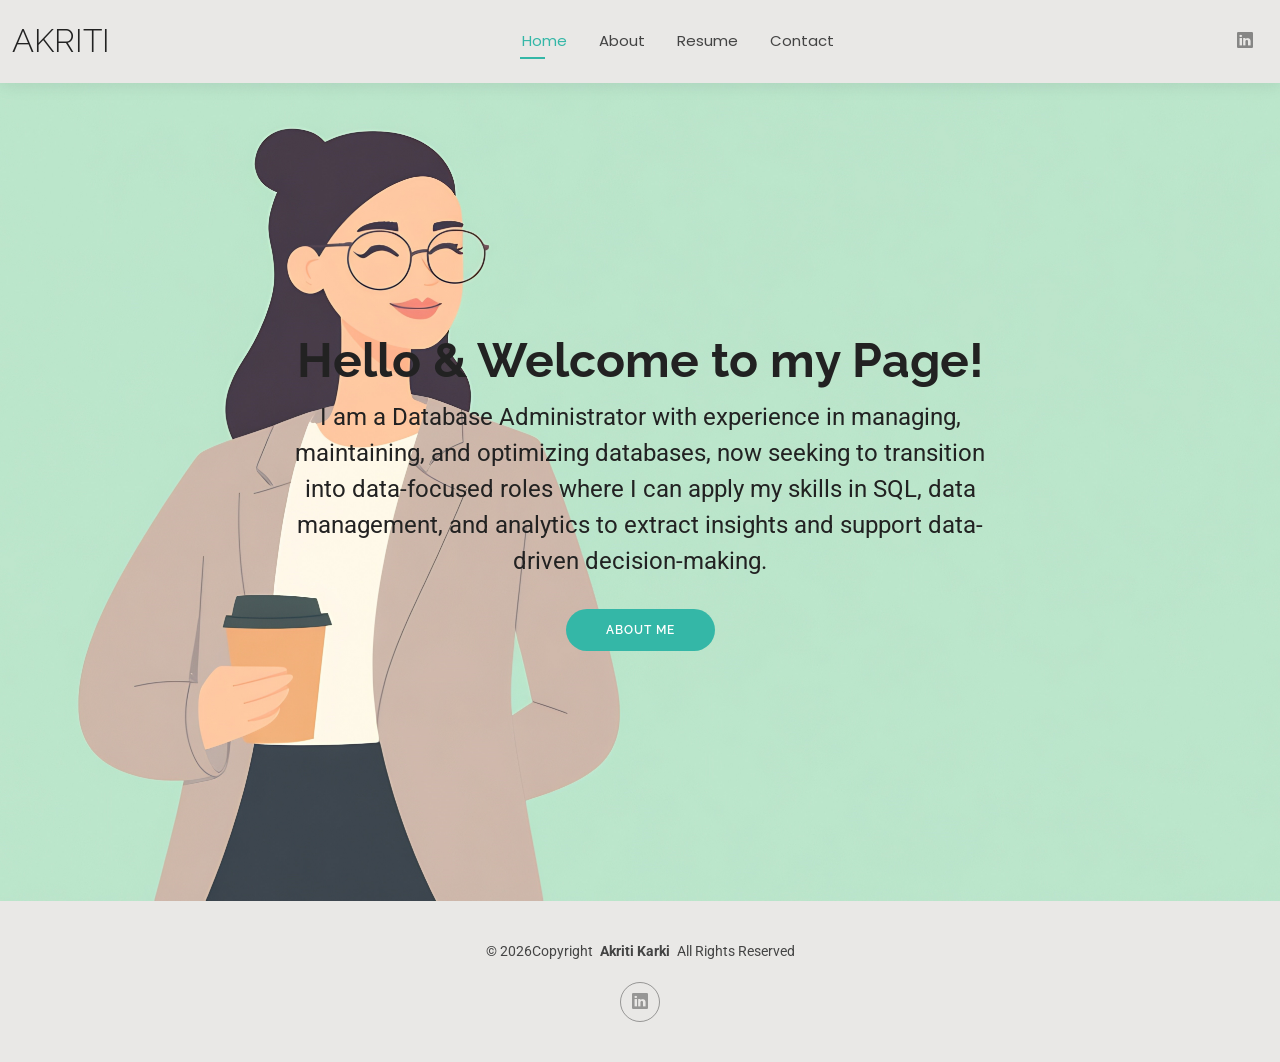
==== commit 0fa71519: "added projects" ====
--- a/index.html
+++ b/index.html
@@ -91,7 +91,7 @@
 
     <div class="container">
       <div class="copyright text-center ">
-        <p>©2026<span>Copyright</span> <strong class="px-1 sitename"> Akriti Karki</strong> <span>All Rights Reserved<br></span></p>
+        <p>© 2026<span>Copyright</span> <strong class="px-1 sitename"> Akriti Karki</strong> <span>All Rights Reserved<br></span></p>
       </div>
       <div class="social-links d-flex justify-content-center">
        
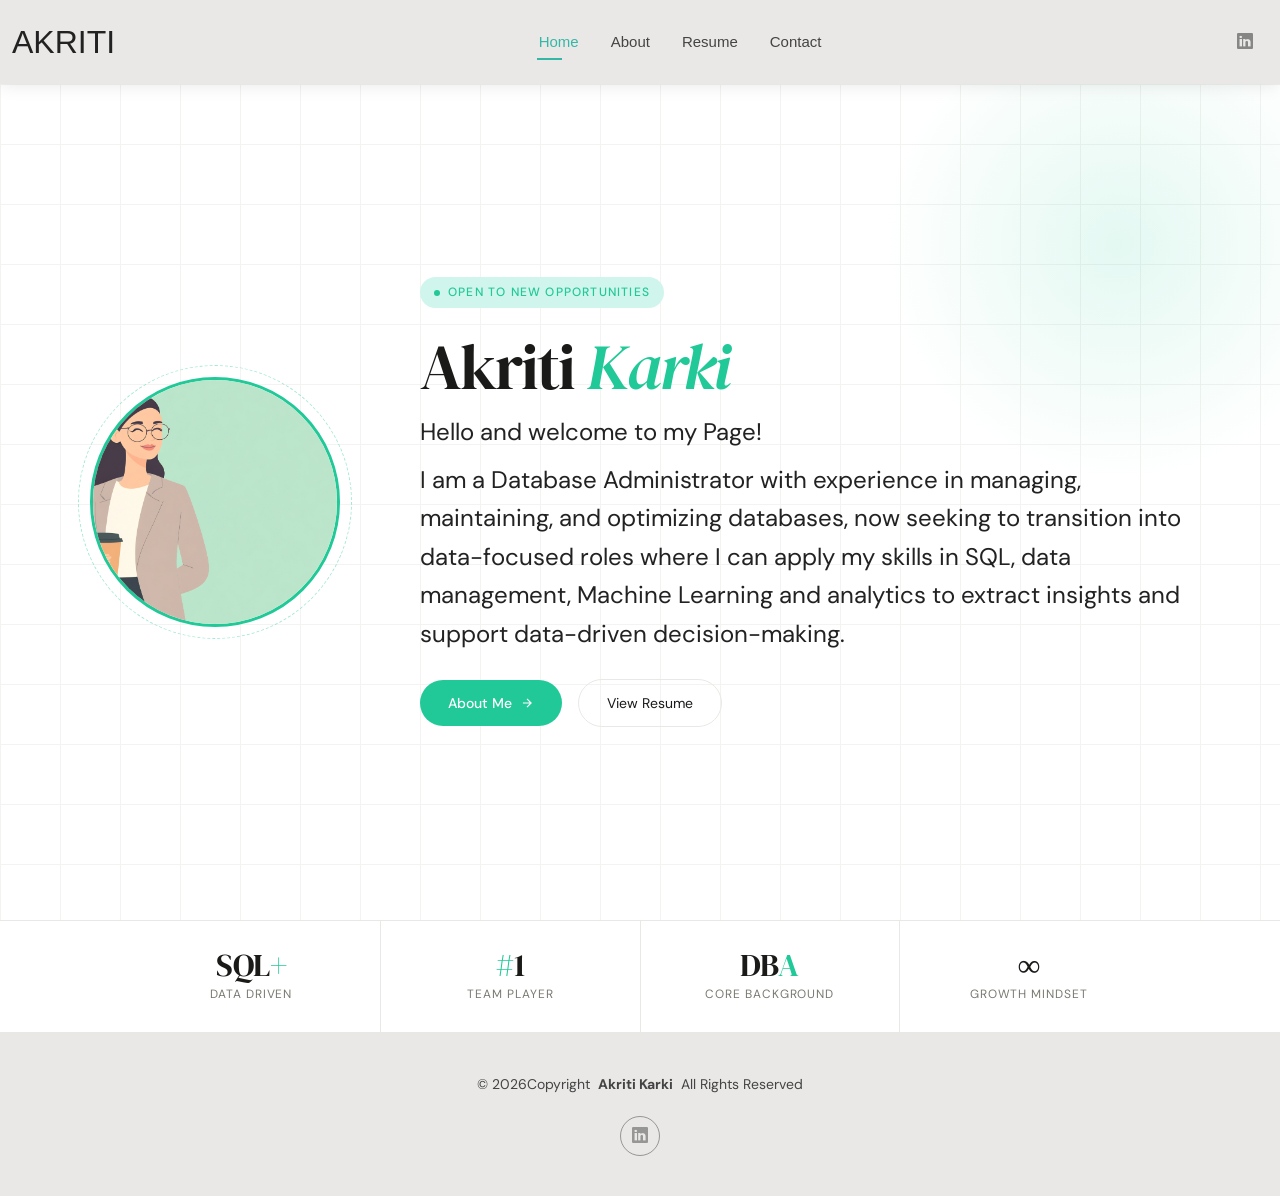
==== commit d6701bae: "changing index" ====
--- a/index.html
+++ b/index.html
@@ -5,17 +5,11 @@
   <meta charset="utf-8">
   <meta content="width=device-width, initial-scale=1.0" name="viewport">
   <title>Akriti Karki</title>
-  <meta name="description" content="">
-  <meta name="keywords" content="">
-
-  <!-- Favicons -->
-  <link href="assets/img/favicon.png" rel="icon">
-  <link href="assets/img/apple-touch-icon.png" rel="apple-touch-icon">
-
-  <!-- Fonts -->
+  <meta name="description" content="Database Administrator transitioning into data-focused roles">
+
   <link href="https://fonts.googleapis.com" rel="preconnect">
   <link href="https://fonts.gstatic.com" rel="preconnect" crossorigin>
-  <link href="https://fonts.googleapis.com/css2?family=Roboto:ital,wght@0,100;0,300;0,400;0,500;0,700;0,900;1,100;1,300;1,400;1,500;1,700;1,900&family=Poppins:ital,wght@0,100;0,200;0,300;0,400;0,500;0,600;0,700;0,800;0,900;1,100;1,200;1,300;1,400;1,500;1,600;1,700;1,800;1,900&family=Raleway:ital,wght@0,100;0,200;0,300;0,400;0,500;0,600;0,700;0,800;0,900;1,100;1,200;1,300;1,400;1,500;1,600;1,700;1,800;1,900&display=swap" rel="stylesheet">
+  <link href="https://fonts.googleapis.com/css2?family=DM+Sans:ital,opsz,wght@0,9..40,300;0,9..40,400;0,9..40,500;1,9..40,300&family=DM+Serif+Display:ital@0;1&display=swap" rel="stylesheet">
 
   <!-- Vendor CSS Files -->
   <link href="assets/vendor/bootstrap/css/bootstrap.min.css" rel="stylesheet">
@@ -27,23 +21,254 @@
   <!-- Main CSS File -->
   <link href="assets/css/main.css" rel="stylesheet">
 
-  <!-- =======================================================
-  * Template Name: Kelly
-  * Template URL: https://bootstrapmade.com/kelly-free-bootstrap-cv-resume-html-template/
-  * Updated: Aug 07 2024 with Bootstrap v5.3.3
-  * Author: BootstrapMade.com
-  * License: https://bootstrapmade.com/license/
-  ======================================================== -->
+  <style>
+    *, *::before, *::after { box-sizing: border-box; margin: 0; padding: 0; }
+
+    :root {
+      --accent: #20c997;
+      --accent-light: #d0f5ec;
+      --bg: #fafaf9;
+      --text: #1a1a18;
+      --muted: #7a7a72;
+      --border: #e8e8e4;
+      --white: #ffffff;
+    }
+
+    html { scroll-behavior: smooth; }
+
+    body {
+      font-family: 'DM Sans', sans-serif;
+      background: var(--bg);
+      color: var(--text);
+      font-size: 16px;
+      line-height: 1.6;
+      -webkit-font-smoothing: antialiased;
+    }
+
+    .hero {
+      min-height: calc(100vh - 64px);
+      display: flex;
+      align-items: center;
+      padding: 80px 32px;
+      position: relative;
+      overflow: hidden;
+    }
+
+    .hero::before {
+      content: '';
+      position: absolute;
+      inset: 0;
+      background-image:
+        linear-gradient(var(--border) 1px, transparent 1px),
+        linear-gradient(90deg, var(--border) 1px, transparent 1px);
+      background-size: 60px 60px;
+      opacity: 0.5;
+      pointer-events: none;
+    }
+
+    .hero::after {
+      content: '';
+      position: absolute;
+      top: -80px;
+      right: -80px;
+      width: 480px;
+      height: 480px;
+      background: radial-gradient(circle, rgba(32,201,151,0.12) 0%, transparent 70%);
+      pointer-events: none;
+    }
+
+    .hero-inner {
+      max-width: 1100px;
+      margin: 0 auto;
+      width: 100%;
+      display: flex;
+      align-items: center;
+      gap: 80px;
+      position: relative;
+      z-index: 1;
+    }
+
+    .photo-wrap {
+      flex-shrink: 0;
+      position: relative;
+    }
+
+    .photo-ring {
+      position: absolute;
+      top: -12px; left: -12px; right: -12px; bottom: -12px;
+      border-radius: 50%;
+      border: 1px dashed rgba(32,201,151,0.4);
+      animation: spin 18s linear infinite;
+    }
+
+    @keyframes spin { to { transform: rotate(360deg); } }
+
+    .hero-text { flex: 1; }
+
+    .hero-eyebrow {
+      display: inline-flex;
+      align-items: center;
+      gap: 8px;
+      background: var(--accent-light);
+      color: var(--accent);
+      font-size: 0.75rem;
+      font-weight: 500;
+      letter-spacing: 0.1em;
+      text-transform: uppercase;
+      padding: 6px 14px;
+      border-radius: 100px;
+      margin-bottom: 24px;
+      opacity: 0;
+      animation: fadeUp 0.6s 0.1s forwards;
+    }
+
+    .hero-eyebrow::before {
+      content: '';
+      width: 6px; height: 6px;
+      border-radius: 50%;
+      background: var(--accent);
+    }
+
+    .hero-name {
+      font-family: 'DM Serif Display', serif;
+      font-size: clamp(2.6rem, 5vw, 4rem);
+      line-height: 1.1;
+      letter-spacing: -0.03em;
+      color: var(--text);
+      margin-bottom: 8px;
+      opacity: 0;
+      animation: fadeUp 0.6s 0.2s forwards;
+    }
+
+    .hero-name em { font-style: italic; color: var(--accent); }
+
+    .hero-role {
+      font-size: 1rem;
+      color: var(--muted);
+      font-weight: 300;
+      margin-bottom: 28px;
+      opacity: 0;
+      animation: fadeUp 0.6s 0.3s forwards;
+    }
+
+    .hero-desc {
+      font-size: 0.95rem;
+      color: var(--muted);
+      line-height: 1.75;
+      max-width: 480px;
+      margin-bottom: 40px;
+      opacity: 0;
+      animation: fadeUp 0.6s 0.4s forwards;
+    }
+
+    .hero-desc strong { color: var(--text); font-weight: 500; }
+
+    .hero-actions {
+      display: flex;
+      align-items: center;
+      gap: 16px;
+      opacity: 0;
+      animation: fadeUp 0.6s 0.5s forwards;
+    }
+
+    .btn-primary {
+      display: inline-flex;
+      align-items: center;
+      gap: 8px;
+      background: var(--accent);
+      color: var(--white);
+      text-decoration: none;
+      padding: 12px 28px;
+      border-radius: 100px;
+      font-size: 0.875rem;
+      font-weight: 500;
+      transition: all 0.2s;
+    }
+
+    .btn-primary:hover {
+      background: #17a880;
+      transform: translateY(-1px);
+      box-shadow: 0 8px 24px rgba(32,201,151,0.3);
+    }
+
+    .btn-ghost {
+      display: inline-flex;
+      align-items: center;
+      gap: 8px;
+      color: var(--text);
+      text-decoration: none;
+      padding: 12px 28px;
+      border-radius: 100px;
+      font-size: 0.875rem;
+      font-weight: 400;
+      border: 1px solid var(--border);
+      transition: all 0.2s;
+    }
+
+    .btn-ghost:hover { border-color: var(--accent); color: var(--accent); }
+
+    .stats {
+      border-top: 1px solid var(--border);
+      border-bottom: 1px solid var(--border);
+      background: var(--white);
+    }
+
+    .stats-inner {
+      max-width: 1100px;
+      margin: 0 auto;
+      padding: 0 32px;
+      display: flex;
+      align-items: center;
+    }
+
+    .stat {
+      flex: 1;
+      padding: 28px 0;
+      text-align: center;
+      border-right: 1px solid var(--border);
+    }
+
+    .stat:last-child { border-right: none; }
+
+    .stat-num {
+      font-family: 'DM Serif Display', serif;
+      font-size: 2rem;
+      color: var(--text);
+      line-height: 1;
+      margin-bottom: 4px;
+    }
+
+    .stat-num span { color: var(--accent); }
+
+    .stat-label {
+      font-size: 0.75rem;
+      color: var(--muted);
+      text-transform: uppercase;
+      letter-spacing: 0.08em;
+    }
+
+    @keyframes fadeUp {
+      from { opacity: 0; transform: translateY(16px); }
+      to   { opacity: 1; transform: translateY(0); }
+    }
+
+    @media (max-width: 768px) {
+      .hero-inner { flex-direction: column; gap: 40px; text-align: center; }
+      .hero-desc { max-width: 100%; }
+      .hero-actions { justify-content: center; flex-wrap: wrap; }
+      .stats-inner { flex-wrap: wrap; }
+      .stat { flex: 1 1 50%; border-right: none; border-bottom: 1px solid var(--border); }
+    }
+  </style>
 </head>
 
 <body class="index-page">
 
+  <!-- ORIGINAL HEADER -->
   <header id="header" class="header d-flex align-items-center light-background sticky-top">
     <div class="container-fluid position-relative d-flex align-items-center justify-content-between">
 
       <a href="index.html" class="logo d-flex align-items-center me-auto me-xl-0">
-        <!-- Uncomment the line below if you also wish to use an image logo -->
-        <!-- <img src="assets/img/logo.png" alt=""> -->
         <h1 class="sitename">Akriti</h1>
       </a>
 
@@ -52,63 +277,86 @@
           <li><a href="index.html" class="active">Home</a></li>
           <li><a href="about.html">About</a></li>
           <li><a href="resume.html">Resume</a></li>
-
-          </li>
           <li><a href="contact.html">Contact</a></li>
         </ul>
         <i class="mobile-nav-toggle d-xl-none bi bi-list"></i>
       </nav>
 
-      <div class="header-social-links">  
+      <div class="header-social-links">
         <a href="https://www.linkedin.com/in/aakaritee" class="linkedin"><i class="bi bi-linkedin"></i></a>
       </div>
 
     </div>
   </header>
 
-  <main class="main">
-
-    <!-- Hero Section -->
-    <section id="hero" class="hero section">
-
-      <img src="assets/img/hero-bg.jpg" alt="" data-aos="fade-in">
-
-      <div class="container text-center" data-aos="zoom-out" data-aos-delay="100">
-        <div class="row justify-content-center">
-          <div class="col-lg-8">
-            <h2>Hello & Welcome to my Page!</h2>
-              <p>I am a Database Administrator with experience in managing, maintaining, and optimizing databases, now seeking to transition into data-focused roles where I can apply my skills in SQL, data management, and analytics to extract insights and support data-driven decision-making. </p>
-            <a href="about.html" class="btn-get-started">About Me</a>
+  <main>
+
+    <section class="hero">
+      <div class="hero-inner">
+
+        <div class="photo-wrap">
+          <div class="photo-ring"></div>
+          <img src="assets/img/hero-bg.jpg" alt="Akriti Karki"
+            style="width:250px;height:250px;border-radius:50%;object-fit:cover;border:3px solid #20c997;position:relative;z-index:1;">
+        </div>
+
+        <div class="hero-text">
+          <div class="hero-eyebrow">Open to New Opportunities</div>
+          <h1 class="hero-name">Akriti <em>Karki</em></h1>
+          <p class="hero-role"><strong>Hello and welcome to my Page!</strong></p>
+          <p >
+            I am a Database Administrator with experience in managing, maintaining, and optimizing databases, now seeking to transition into data-focused roles where I can apply my skills in SQL, data management, Machine Learning and analytics to extract insights and support data-driven decision-making.
+          </p>
+          <br>
+          <div class="hero-actions">
+            <a href="about.html" class="btn-primary">
+              About Me
+              <svg width="14" height="14" viewBox="0 0 24 24" fill="none" stroke="currentColor" stroke-width="2"><path d="M5 12h14M12 5l7 7-7 7"/></svg>
+            </a>
+            <a href="resume.html" class="btn-ghost">View Resume</a>
           </div>
         </div>
-      </div>
-
-    </section><!-- /Hero Section -->
+
+      </div>
+    </section>
+
+    <div class="stats">
+      <div class="stats-inner">
+        <div class="stat">
+          <div class="stat-num">SQL<span>+</span></div>
+          <div class="stat-label">Data Driven</div>
+        </div>
+        <div class="stat">
+          <div class="stat-num"><span>#</span>1</div>
+          <div class="stat-label">Team Player</div>
+        </div>
+        <div class="stat">
+          <div class="stat-num">DB<span>A</span></div>
+          <div class="stat-label">Core Background</div>
+        </div>
+        <div class="stat">
+          <div class="stat-num">∞<span></span></div>
+          <div class="stat-label">Growth Mindset</div>
+        </div>
+      </div>
+    </div>
 
   </main>
 
+  <!-- ORIGINAL FOOTER -->
   <footer id="footer" class="footer light-background">
-
     <div class="container">
-      <div class="copyright text-center ">
+      <div class="copyright text-center">
         <p>© 2026<span>Copyright</span> <strong class="px-1 sitename"> Akriti Karki</strong> <span>All Rights Reserved<br></span></p>
       </div>
       <div class="social-links d-flex justify-content-center">
-       
         <a href="https://www.linkedin.com/in/aakaritee"><i class="bi bi-linkedin"></i></a>
-        
-      </div>
-        <!-- All the links in the footer should remain intact. -->
-        <!-- You can delete the links only if you've purchased the pro version. -->
-        <!-- Licensing information: https://bootstrapmade.com/license/ -->
-        <!-- Purchase the pro version with working PHP/AJAX contact form: [buy-url] -->
-        
+      </div>
     </div>
-
   </footer>
 
   <!-- Scroll Top -->
-  <a href="https://www.linkedin.com/in/aakaritee" id="scroll-top" class="scroll-top d-flex align-items-center justify-content-center"><i class="bi bi-arrow-up-short"></i></a>
+  <a href="#" id="scroll-top" class="scroll-top d-flex align-items-center justify-content-center"><i class="bi bi-arrow-up-short"></i></a>
 
   <!-- Preloader -->
   <div id="preloader"></div>
@@ -123,10 +371,7 @@
   <script src="assets/vendor/glightbox/js/glightbox.min.js"></script>
   <script src="assets/vendor/imagesloaded/imagesloaded.pkgd.min.js"></script>
   <script src="assets/vendor/isotope-layout/isotope.pkgd.min.js"></script>
-
-  <!-- Main JS File -->
   <script src="assets/js/main.js"></script>
 
 </body>
-
 </html>
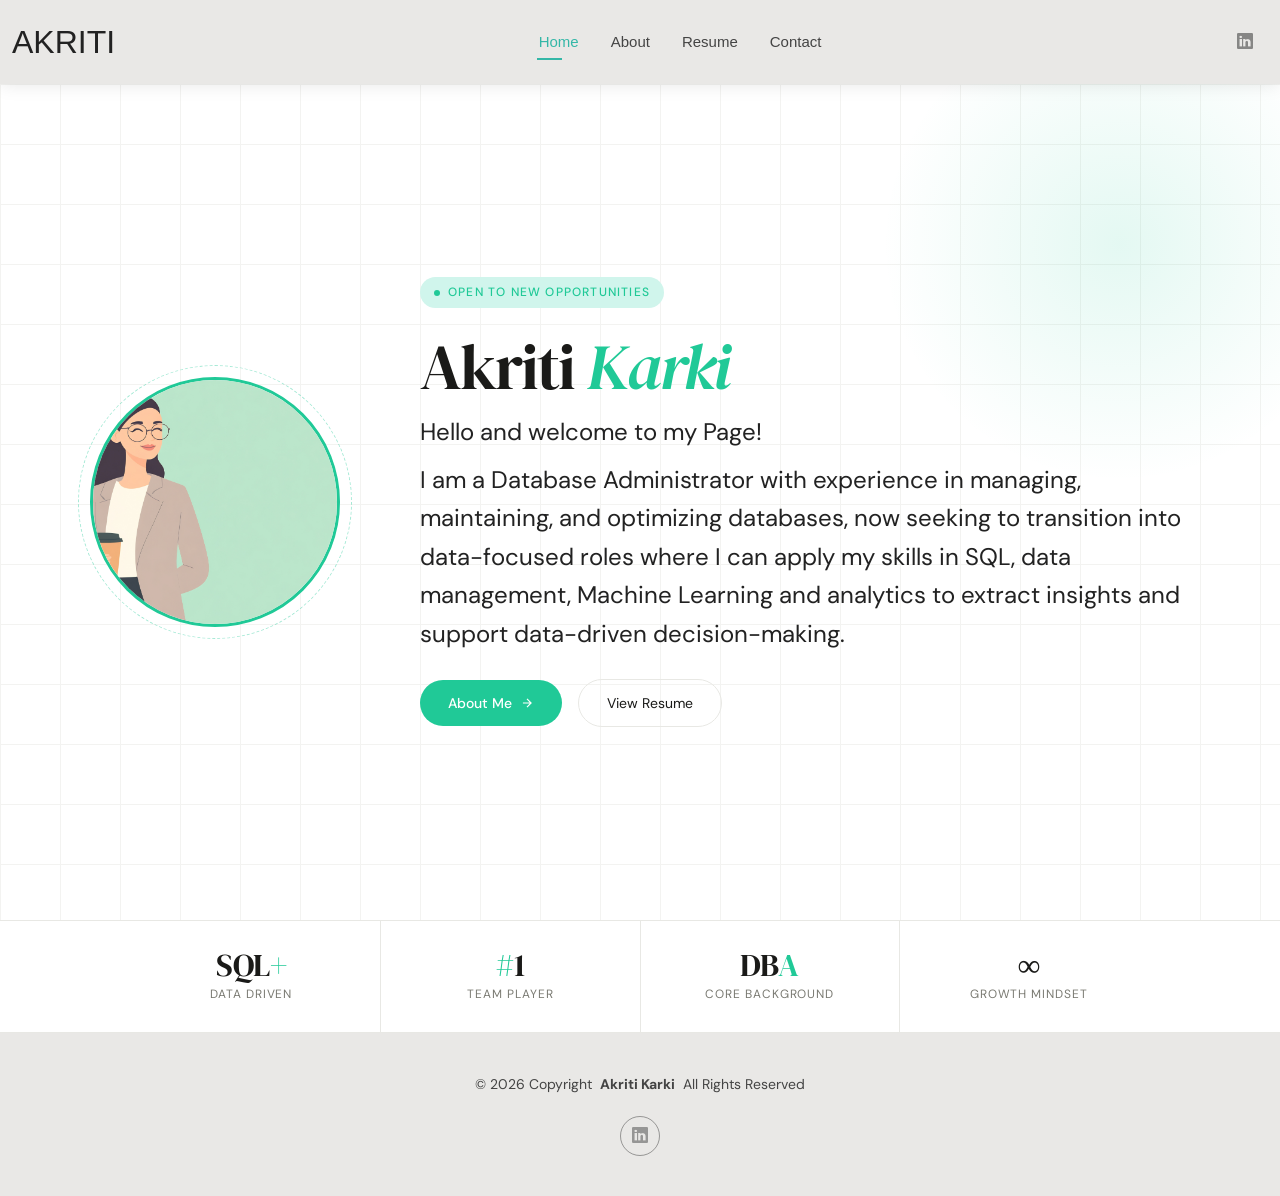
==== commit 47b8819b: "changes in words" ====
--- a/index.html
+++ b/index.html
@@ -347,7 +347,7 @@
   <footer id="footer" class="footer light-background">
     <div class="container">
       <div class="copyright text-center">
-        <p>© 2026<span>Copyright</span> <strong class="px-1 sitename"> Akriti Karki</strong> <span>All Rights Reserved<br></span></p>
+        <p>© 2026 <span>Copyright</span> <strong class="px-1 sitename"> Akriti Karki</strong> <span>All Rights Reserved<br></span></p>
       </div>
       <div class="social-links d-flex justify-content-center">
         <a href="https://www.linkedin.com/in/aakaritee"><i class="bi bi-linkedin"></i></a>
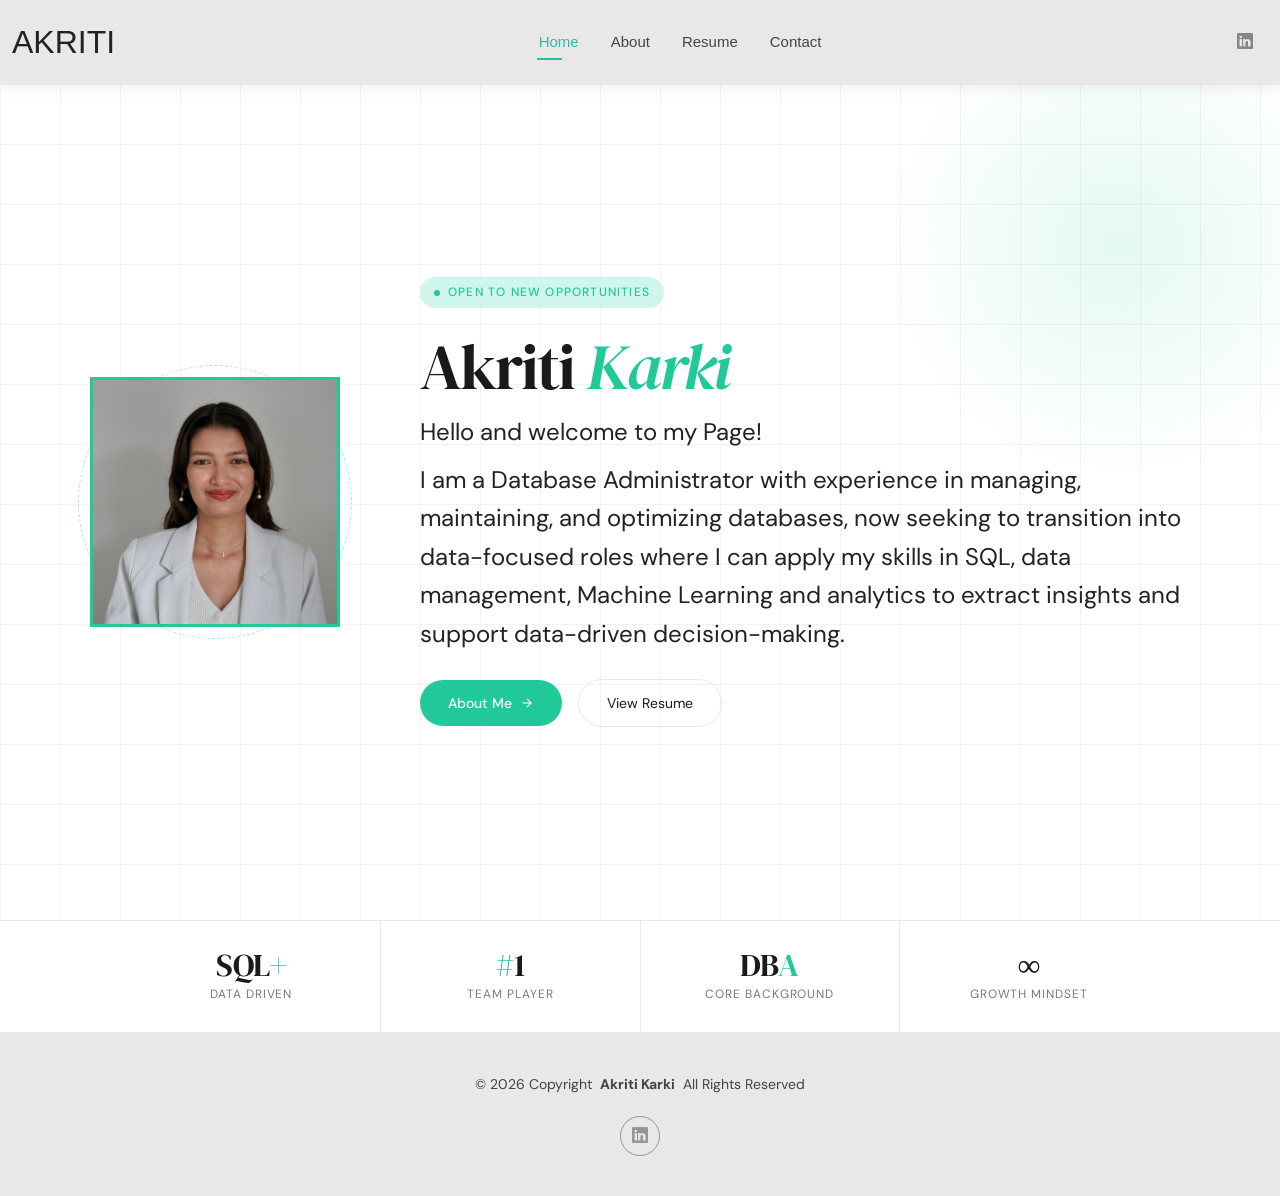
==== commit 47de00a3: "photo added" ====
--- a/index.html
+++ b/index.html
@@ -296,8 +296,8 @@
 
         <div class="photo-wrap">
           <div class="photo-ring"></div>
-          <img src="assets/img/hero-bg.jpg" alt="Akriti Karki"
-            style="width:250px;height:250px;border-radius:50%;object-fit:cover;border:3px solid #20c997;position:relative;z-index:1;">
+          <img src="assets/img/DSC01319.jpeg" alt="Akriti Karki"
+            style="width:250px;height:250px;border-radius:0;object-fit:cover;border:3px solid #20c997;position:relative;z-index:1;">
         </div>
 
         <div class="hero-text">
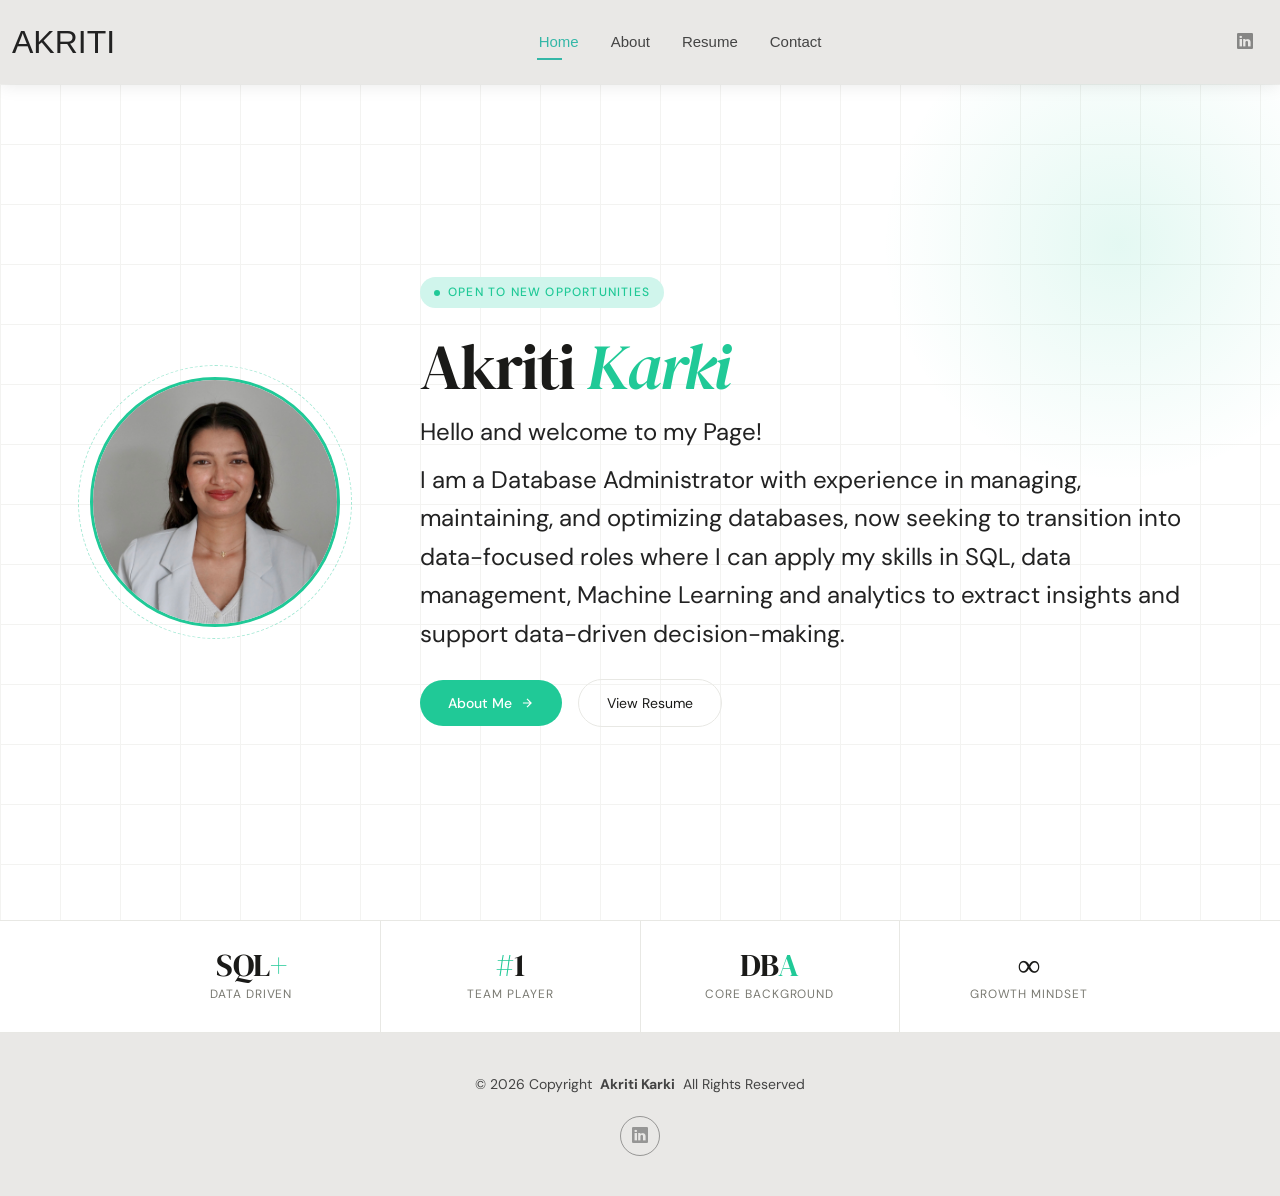
==== commit e5a72122: "change photo to round" ====
--- a/index.html
+++ b/index.html
@@ -297,7 +297,7 @@
         <div class="photo-wrap">
           <div class="photo-ring"></div>
           <img src="assets/img/DSC01319.jpeg" alt="Akriti Karki"
-            style="width:250px;height:250px;border-radius:0;object-fit:cover;border:3px solid #20c997;position:relative;z-index:1;">
+            style="width:250px;height:250px;border-radius:50%;object-fit:cover;border:3px solid #20c997;position:relative;z-index:1;">
         </div>
 
         <div class="hero-text">
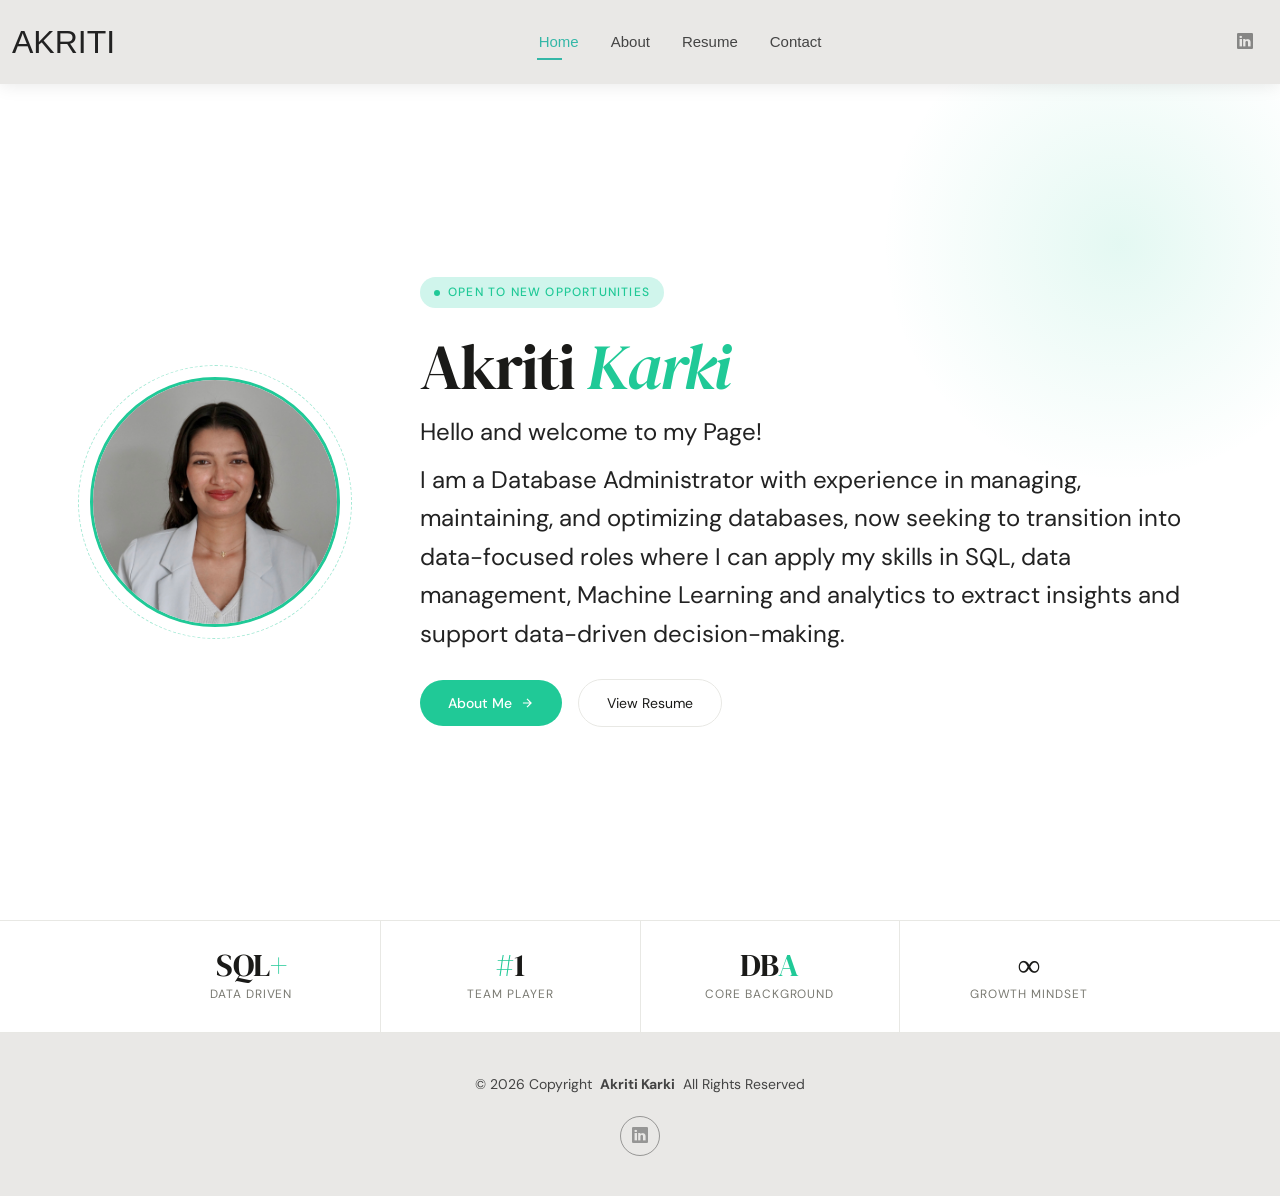
==== commit f1aa33c6: "hero remove" ====
--- a/index.html
+++ b/index.html
@@ -52,19 +52,11 @@
       padding: 80px 32px;
       position: relative;
       overflow: hidden;
-    }
-
-    .hero::before {
-      content: '';
-      position: absolute;
-      inset: 0;
-      background-image:
-        linear-gradient(var(--border) 1px, transparent 1px),
-        linear-gradient(90deg, var(--border) 1px, transparent 1px);
-      background-size: 60px 60px;
-      opacity: 0.5;
-      pointer-events: none;
-    }
+      background: var(--white);
+
+    }
+
+    
 
     .hero::after {
       content: '';
